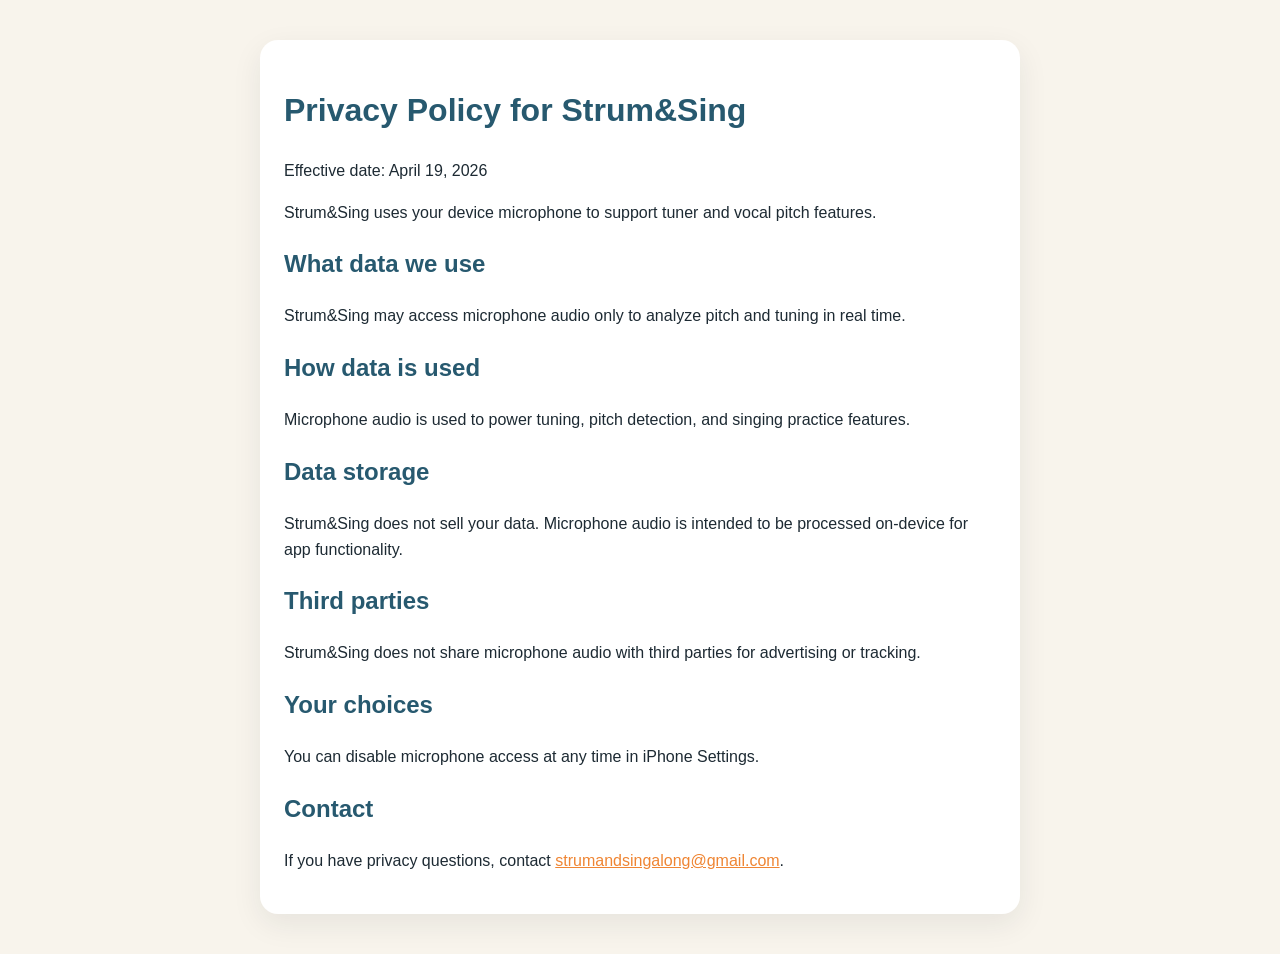
==== privacy.html @ 6b6959ea "Update App Store marketing site" ====
<!doctype html>
<html lang="en">
<head>
  <meta charset="utf-8">
  <meta name="viewport" content="width=device-width,initial-scale=1">
  <title>Strum&amp;Sing Privacy Policy</title>
  <style>
    body {
      font-family: -apple-system, BlinkMacSystemFont, "Segoe UI", sans-serif;
      max-width: 760px;
      margin: 0 auto;
      padding: 40px 20px;
      line-height: 1.6;
      color: #1d2a33;
      background: #f8f4ec;
    }
    h1, h2 { color: #27596f; }
    a { color: #ef8533; }
    .card {
      background: white;
      border-radius: 18px;
      padding: 24px;
      box-shadow: 0 10px 30px rgba(26, 44, 55, 0.08);
    }
  </style>
</head>
<body>
  <div class="card">
    <h1>Privacy Policy for Strum&amp;Sing</h1>
    <p>Effective date: April 19, 2026</p>

    <p>Strum&amp;Sing uses your device microphone to support tuner and vocal pitch features.</p>

    <h2>What data we use</h2>
    <p>Strum&amp;Sing may access microphone audio only to analyze pitch and tuning in real time.</p>

    <h2>How data is used</h2>
    <p>Microphone audio is used to power tuning, pitch detection, and singing practice features.</p>

    <h2>Data storage</h2>
    <p>Strum&amp;Sing does not sell your data. Microphone audio is intended to be processed on-device for app functionality.</p>

    <h2>Third parties</h2>
    <p>Strum&amp;Sing does not share microphone audio with third parties for advertising or tracking.</p>

    <h2>Your choices</h2>
    <p>You can disable microphone access at any time in iPhone Settings.</p>

    <h2>Contact</h2>
    <p>If you have privacy questions, contact <a href="mailto:strumandsingalong@gmail.com">strumandsingalong@gmail.com</a>.</p>
  </div>
</body>
</html>
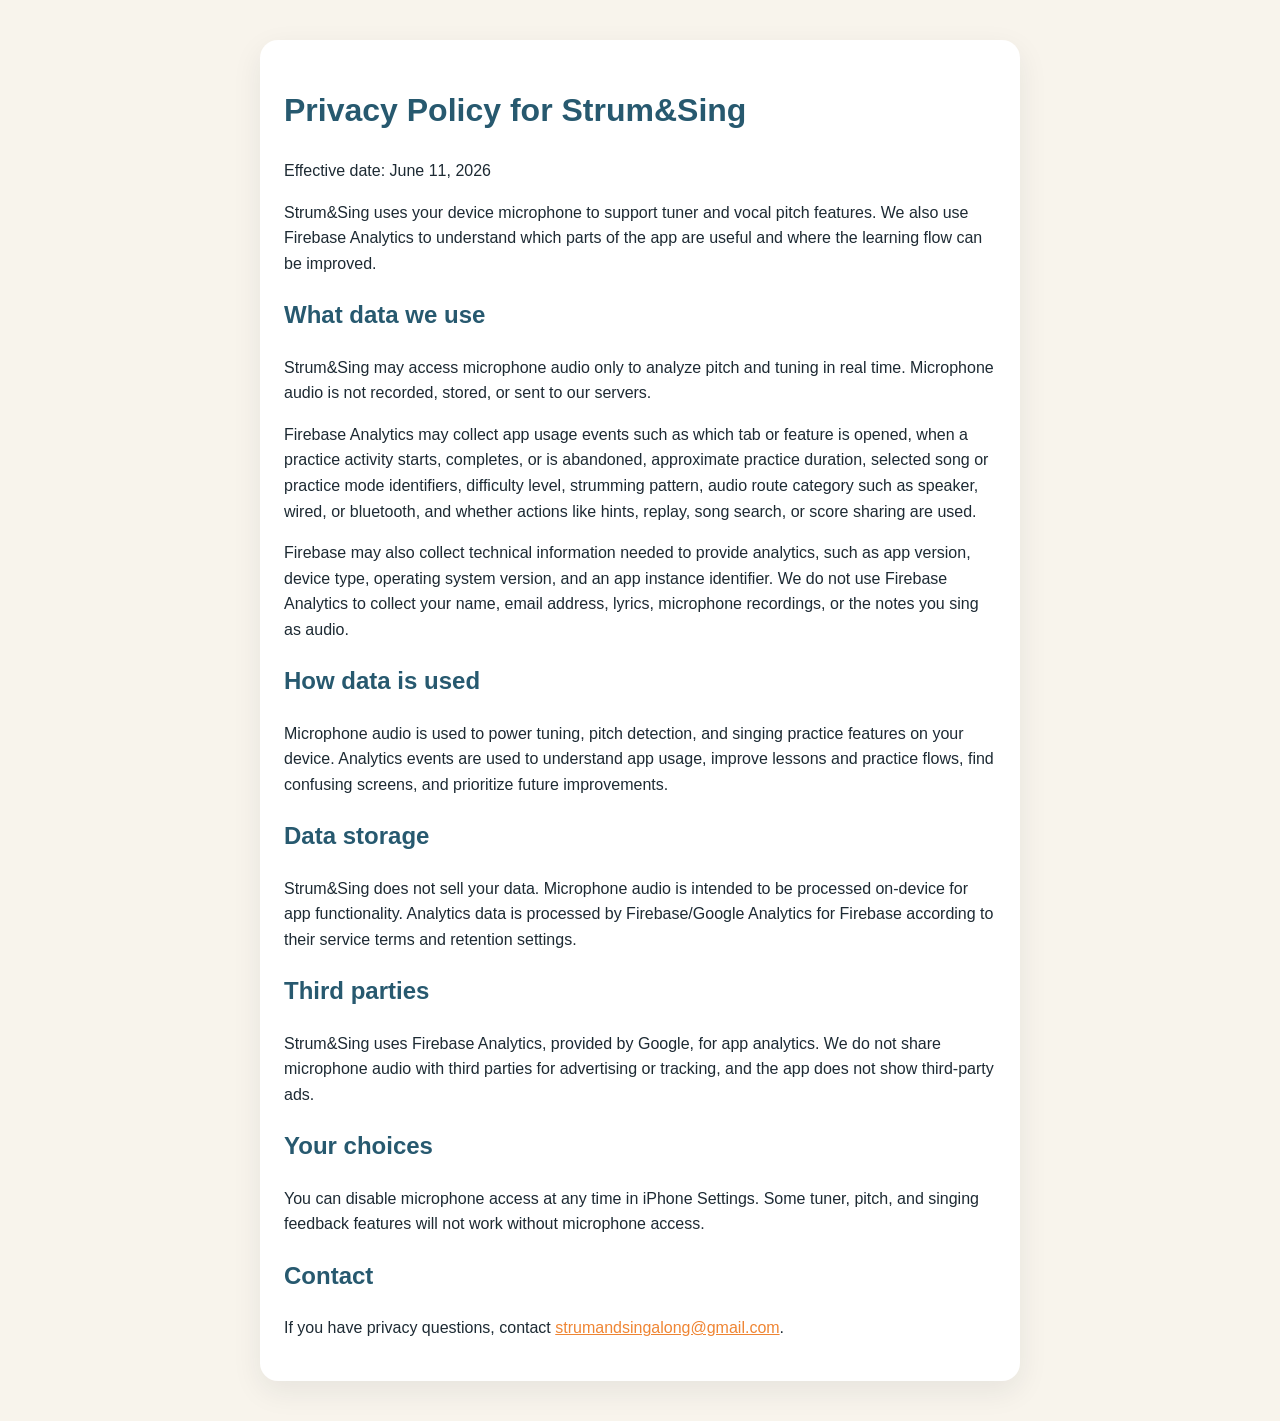
==== commit 1a9cfb14: "Update privacy policy for Firebase Analytics" ====
--- a/privacy.html
+++ b/privacy.html
@@ -27,24 +27,26 @@
 <body>
   <div class="card">
     <h1>Privacy Policy for Strum&amp;Sing</h1>
-    <p>Effective date: April 19, 2026</p>
+    <p>Effective date: June 11, 2026</p>
 
-    <p>Strum&amp;Sing uses your device microphone to support tuner and vocal pitch features.</p>
+    <p>Strum&amp;Sing uses your device microphone to support tuner and vocal pitch features. We also use Firebase Analytics to understand which parts of the app are useful and where the learning flow can be improved.</p>
 
     <h2>What data we use</h2>
-    <p>Strum&amp;Sing may access microphone audio only to analyze pitch and tuning in real time.</p>
+    <p>Strum&amp;Sing may access microphone audio only to analyze pitch and tuning in real time. Microphone audio is not recorded, stored, or sent to our servers.</p>
+    <p>Firebase Analytics may collect app usage events such as which tab or feature is opened, when a practice activity starts, completes, or is abandoned, approximate practice duration, selected song or practice mode identifiers, difficulty level, strumming pattern, audio route category such as speaker, wired, or bluetooth, and whether actions like hints, replay, song search, or score sharing are used.</p>
+    <p>Firebase may also collect technical information needed to provide analytics, such as app version, device type, operating system version, and an app instance identifier. We do not use Firebase Analytics to collect your name, email address, lyrics, microphone recordings, or the notes you sing as audio.</p>
 
     <h2>How data is used</h2>
-    <p>Microphone audio is used to power tuning, pitch detection, and singing practice features.</p>
+    <p>Microphone audio is used to power tuning, pitch detection, and singing practice features on your device. Analytics events are used to understand app usage, improve lessons and practice flows, find confusing screens, and prioritize future improvements.</p>
 
     <h2>Data storage</h2>
-    <p>Strum&amp;Sing does not sell your data. Microphone audio is intended to be processed on-device for app functionality.</p>
+    <p>Strum&amp;Sing does not sell your data. Microphone audio is intended to be processed on-device for app functionality. Analytics data is processed by Firebase/Google Analytics for Firebase according to their service terms and retention settings.</p>
 
     <h2>Third parties</h2>
-    <p>Strum&amp;Sing does not share microphone audio with third parties for advertising or tracking.</p>
+    <p>Strum&amp;Sing uses Firebase Analytics, provided by Google, for app analytics. We do not share microphone audio with third parties for advertising or tracking, and the app does not show third-party ads.</p>
 
     <h2>Your choices</h2>
-    <p>You can disable microphone access at any time in iPhone Settings.</p>
+    <p>You can disable microphone access at any time in iPhone Settings. Some tuner, pitch, and singing feedback features will not work without microphone access.</p>
 
     <h2>Contact</h2>
     <p>If you have privacy questions, contact <a href="mailto:strumandsingalong@gmail.com">strumandsingalong@gmail.com</a>.</p>
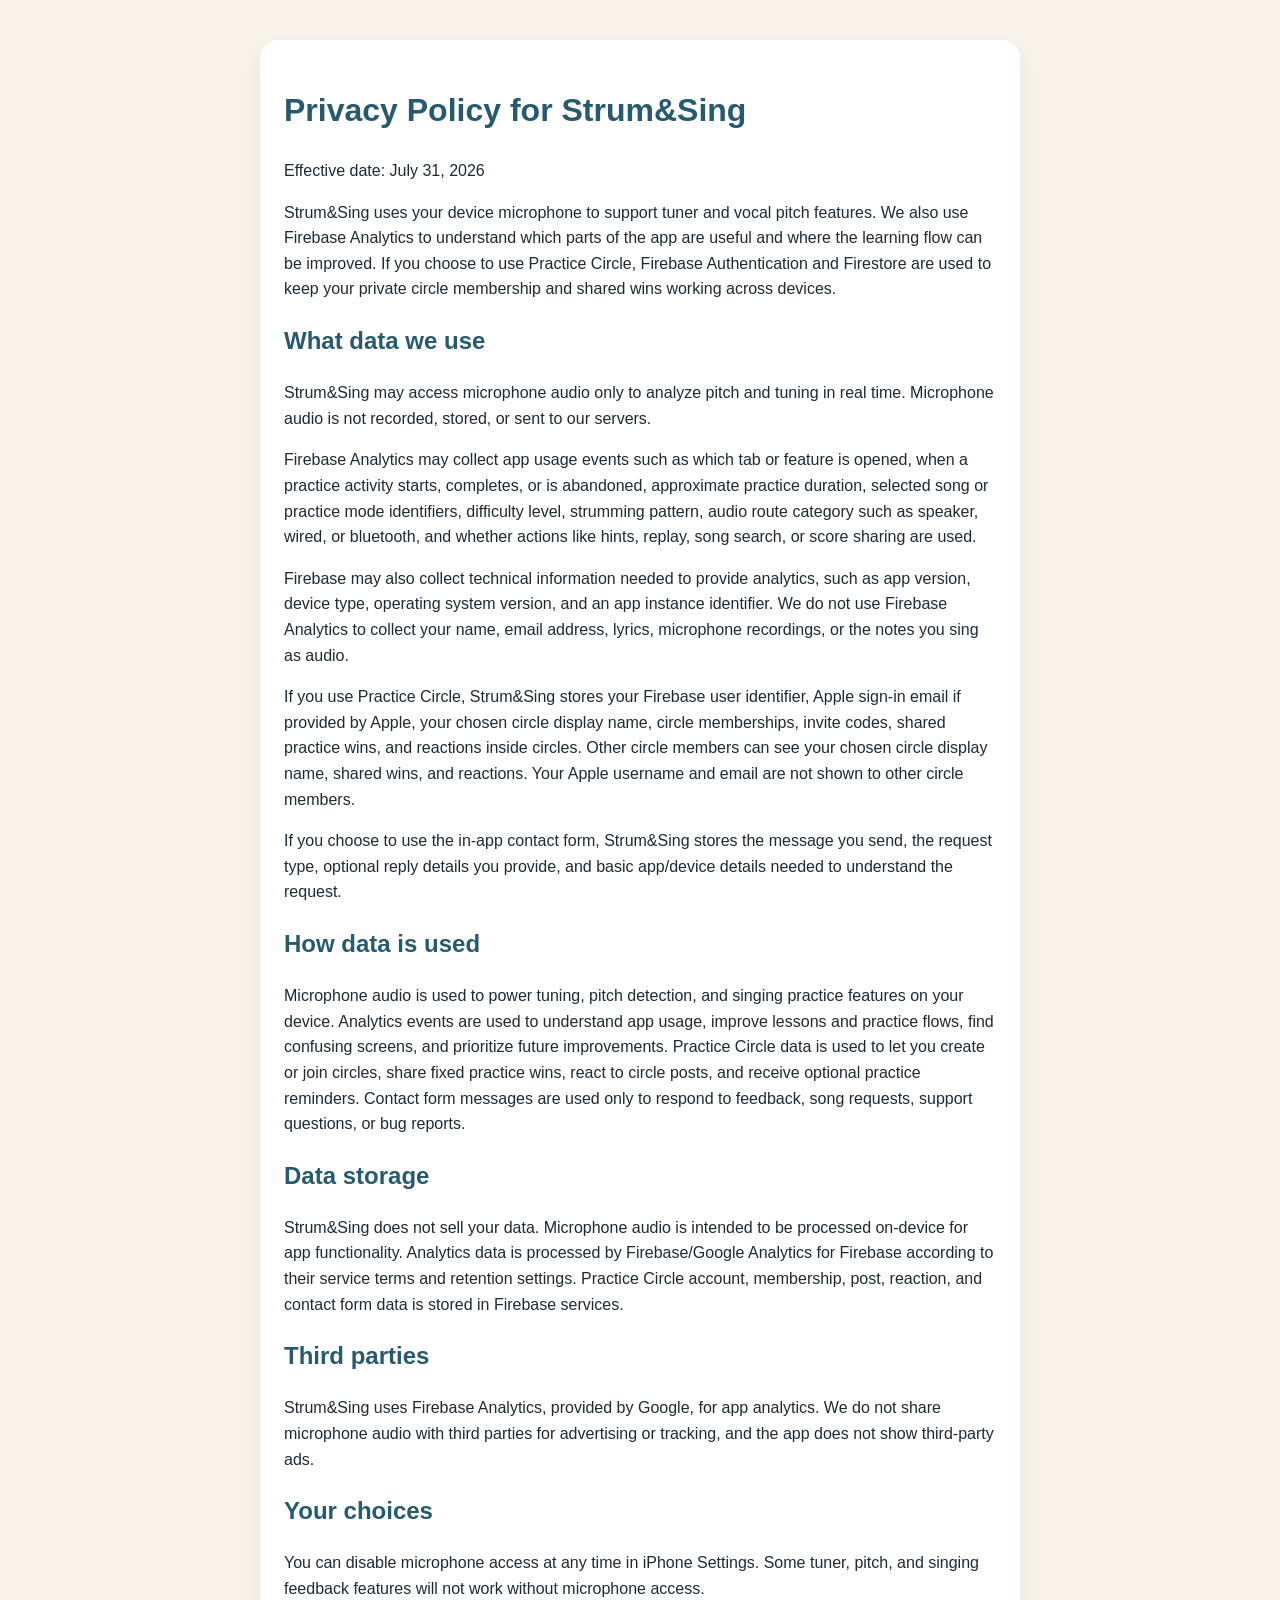
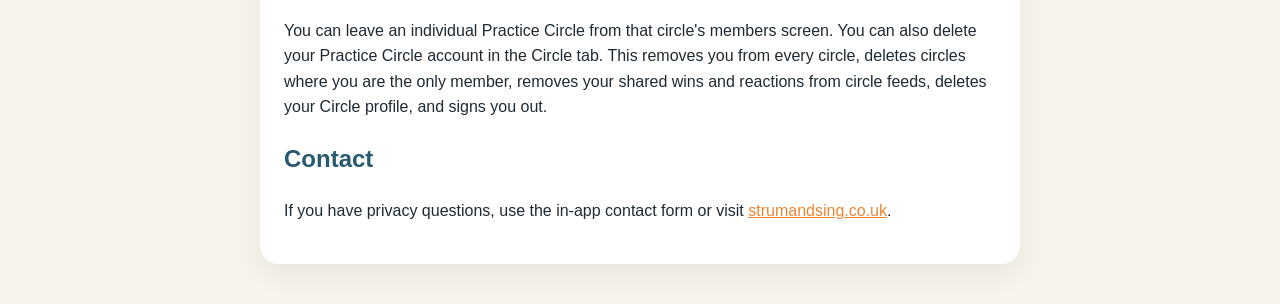
==== commit 759cdd3c: "Update privacy policy for Practice Circle" ====
--- a/privacy.html
+++ b/privacy.html
@@ -27,29 +27,32 @@
 <body>
   <div class="card">
     <h1>Privacy Policy for Strum&amp;Sing</h1>
-    <p>Effective date: June 11, 2026</p>
+    <p>Effective date: July 31, 2026</p>
 
-    <p>Strum&amp;Sing uses your device microphone to support tuner and vocal pitch features. We also use Firebase Analytics to understand which parts of the app are useful and where the learning flow can be improved.</p>
+    <p>Strum&amp;Sing uses your device microphone to support tuner and vocal pitch features. We also use Firebase Analytics to understand which parts of the app are useful and where the learning flow can be improved. If you choose to use Practice Circle, Firebase Authentication and Firestore are used to keep your private circle membership and shared wins working across devices.</p>
 
     <h2>What data we use</h2>
     <p>Strum&amp;Sing may access microphone audio only to analyze pitch and tuning in real time. Microphone audio is not recorded, stored, or sent to our servers.</p>
     <p>Firebase Analytics may collect app usage events such as which tab or feature is opened, when a practice activity starts, completes, or is abandoned, approximate practice duration, selected song or practice mode identifiers, difficulty level, strumming pattern, audio route category such as speaker, wired, or bluetooth, and whether actions like hints, replay, song search, or score sharing are used.</p>
     <p>Firebase may also collect technical information needed to provide analytics, such as app version, device type, operating system version, and an app instance identifier. We do not use Firebase Analytics to collect your name, email address, lyrics, microphone recordings, or the notes you sing as audio.</p>
+    <p>If you use Practice Circle, Strum&amp;Sing stores your Firebase user identifier, Apple sign-in email if provided by Apple, your chosen circle display name, circle memberships, invite codes, shared practice wins, and reactions inside circles. Other circle members can see your chosen circle display name, shared wins, and reactions. Your Apple username and email are not shown to other circle members.</p>
+    <p>If you choose to use the in-app contact form, Strum&amp;Sing stores the message you send, the request type, optional reply details you provide, and basic app/device details needed to understand the request.</p>
 
     <h2>How data is used</h2>
-    <p>Microphone audio is used to power tuning, pitch detection, and singing practice features on your device. Analytics events are used to understand app usage, improve lessons and practice flows, find confusing screens, and prioritize future improvements.</p>
+    <p>Microphone audio is used to power tuning, pitch detection, and singing practice features on your device. Analytics events are used to understand app usage, improve lessons and practice flows, find confusing screens, and prioritize future improvements. Practice Circle data is used to let you create or join circles, share fixed practice wins, react to circle posts, and receive optional practice reminders. Contact form messages are used only to respond to feedback, song requests, support questions, or bug reports.</p>
 
     <h2>Data storage</h2>
-    <p>Strum&amp;Sing does not sell your data. Microphone audio is intended to be processed on-device for app functionality. Analytics data is processed by Firebase/Google Analytics for Firebase according to their service terms and retention settings.</p>
+    <p>Strum&amp;Sing does not sell your data. Microphone audio is intended to be processed on-device for app functionality. Analytics data is processed by Firebase/Google Analytics for Firebase according to their service terms and retention settings. Practice Circle account, membership, post, reaction, and contact form data is stored in Firebase services.</p>
 
     <h2>Third parties</h2>
     <p>Strum&amp;Sing uses Firebase Analytics, provided by Google, for app analytics. We do not share microphone audio with third parties for advertising or tracking, and the app does not show third-party ads.</p>
 
     <h2>Your choices</h2>
     <p>You can disable microphone access at any time in iPhone Settings. Some tuner, pitch, and singing feedback features will not work without microphone access.</p>
+    <p>You can leave an individual Practice Circle from that circle's members screen. You can also delete your Practice Circle account in the Circle tab. This removes you from every circle, deletes circles where you are the only member, removes your shared wins and reactions from circle feeds, deletes your Circle profile, and signs you out.</p>
 
     <h2>Contact</h2>
-    <p>If you have privacy questions, contact <a href="mailto:strumandsingalong@gmail.com">strumandsingalong@gmail.com</a>.</p>
+    <p>If you have privacy questions, use the in-app contact form or visit <a href="https://strumandsing.co.uk/">strumandsing.co.uk</a>.</p>
   </div>
 </body>
 </html>
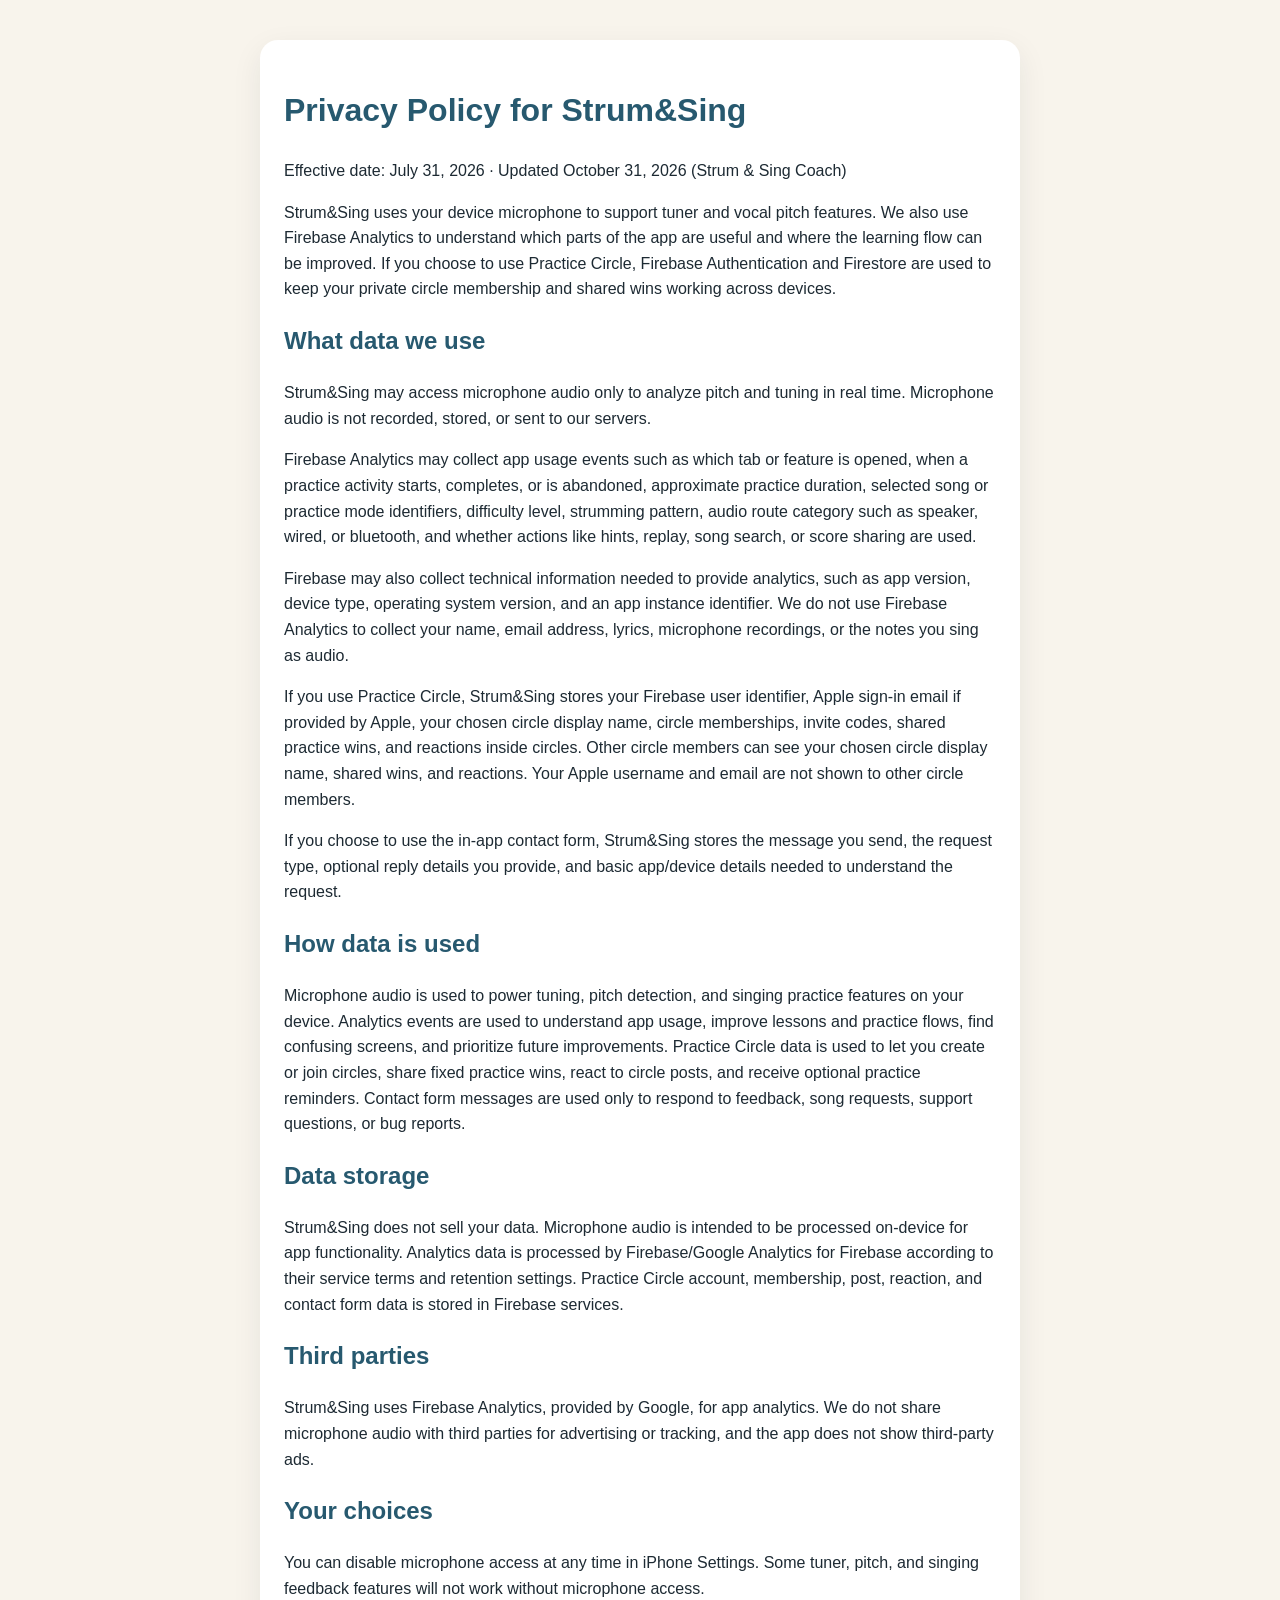
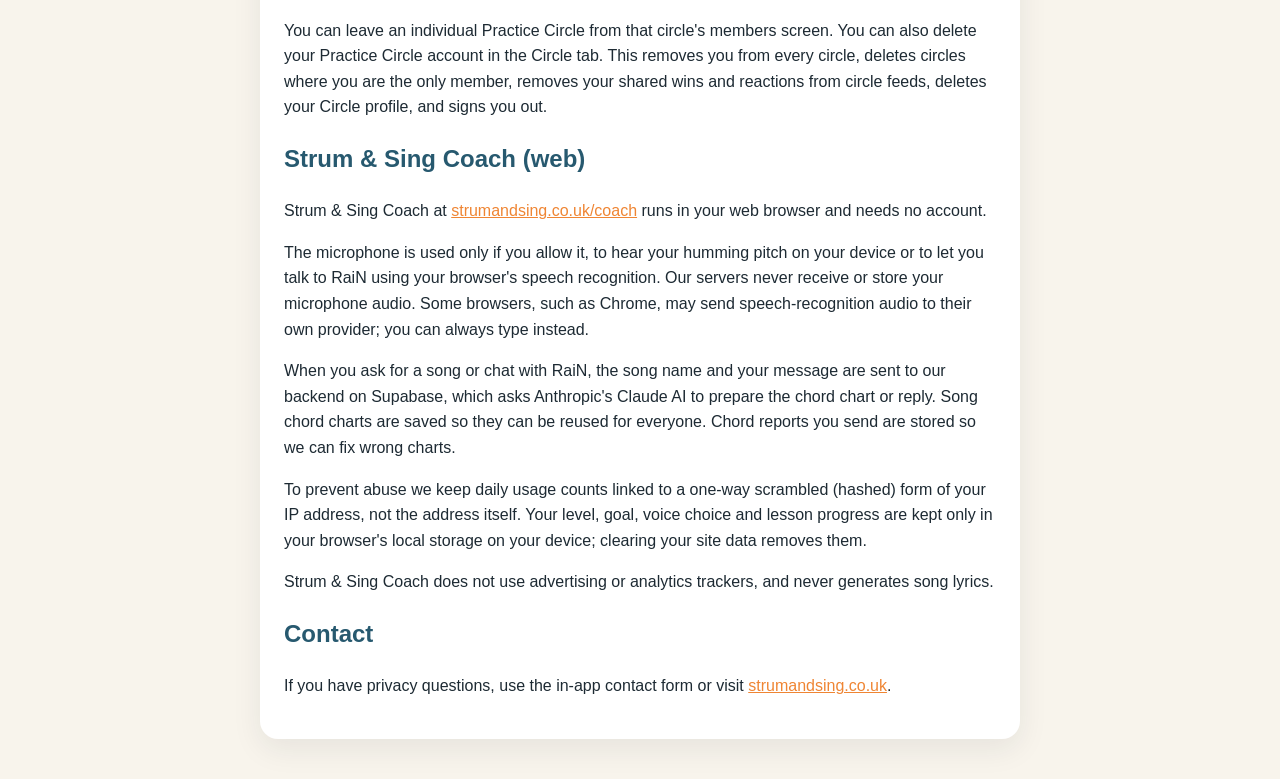
==== commit bdf60f8b: "Add Strum & Sing Coach (RaiN) at /coach" ====
--- a/privacy.html
+++ b/privacy.html
@@ -27,7 +27,7 @@
 <body>
   <div class="card">
     <h1>Privacy Policy for Strum&amp;Sing</h1>
-    <p>Effective date: July 31, 2026</p>
+    <p>Effective date: July 31, 2026 · Updated October 31, 2026 (Strum &amp; Sing Coach)</p>
 
     <p>Strum&amp;Sing uses your device microphone to support tuner and vocal pitch features. We also use Firebase Analytics to understand which parts of the app are useful and where the learning flow can be improved. If you choose to use Practice Circle, Firebase Authentication and Firestore are used to keep your private circle membership and shared wins working across devices.</p>
 
@@ -51,6 +51,13 @@
     <p>You can disable microphone access at any time in iPhone Settings. Some tuner, pitch, and singing feedback features will not work without microphone access.</p>
     <p>You can leave an individual Practice Circle from that circle's members screen. You can also delete your Practice Circle account in the Circle tab. This removes you from every circle, deletes circles where you are the only member, removes your shared wins and reactions from circle feeds, deletes your Circle profile, and signs you out.</p>
 
+    <h2>Strum &amp; Sing Coach (web)</h2>
+    <p>Strum &amp; Sing Coach at <a href="https://strumandsing.co.uk/coach/">strumandsing.co.uk/coach</a> runs in your web browser and needs no account.</p>
+    <p>The microphone is used only if you allow it, to hear your humming pitch on your device or to let you talk to RaiN using your browser's speech recognition. Our servers never receive or store your microphone audio. Some browsers, such as Chrome, may send speech-recognition audio to their own provider; you can always type instead.</p>
+    <p>When you ask for a song or chat with RaiN, the song name and your message are sent to our backend on Supabase, which asks Anthropic's Claude AI to prepare the chord chart or reply. Song chord charts are saved so they can be reused for everyone. Chord reports you send are stored so we can fix wrong charts.</p>
+    <p>To prevent abuse we keep daily usage counts linked to a one-way scrambled (hashed) form of your IP address, not the address itself. Your level, goal, voice choice and lesson progress are kept only in your browser's local storage on your device; clearing your site data removes them.</p>
+    <p>Strum &amp; Sing Coach does not use advertising or analytics trackers, and never generates song lyrics.</p>
+
     <h2>Contact</h2>
     <p>If you have privacy questions, use the in-app contact form or visit <a href="https://strumandsing.co.uk/">strumandsing.co.uk</a>.</p>
   </div>
